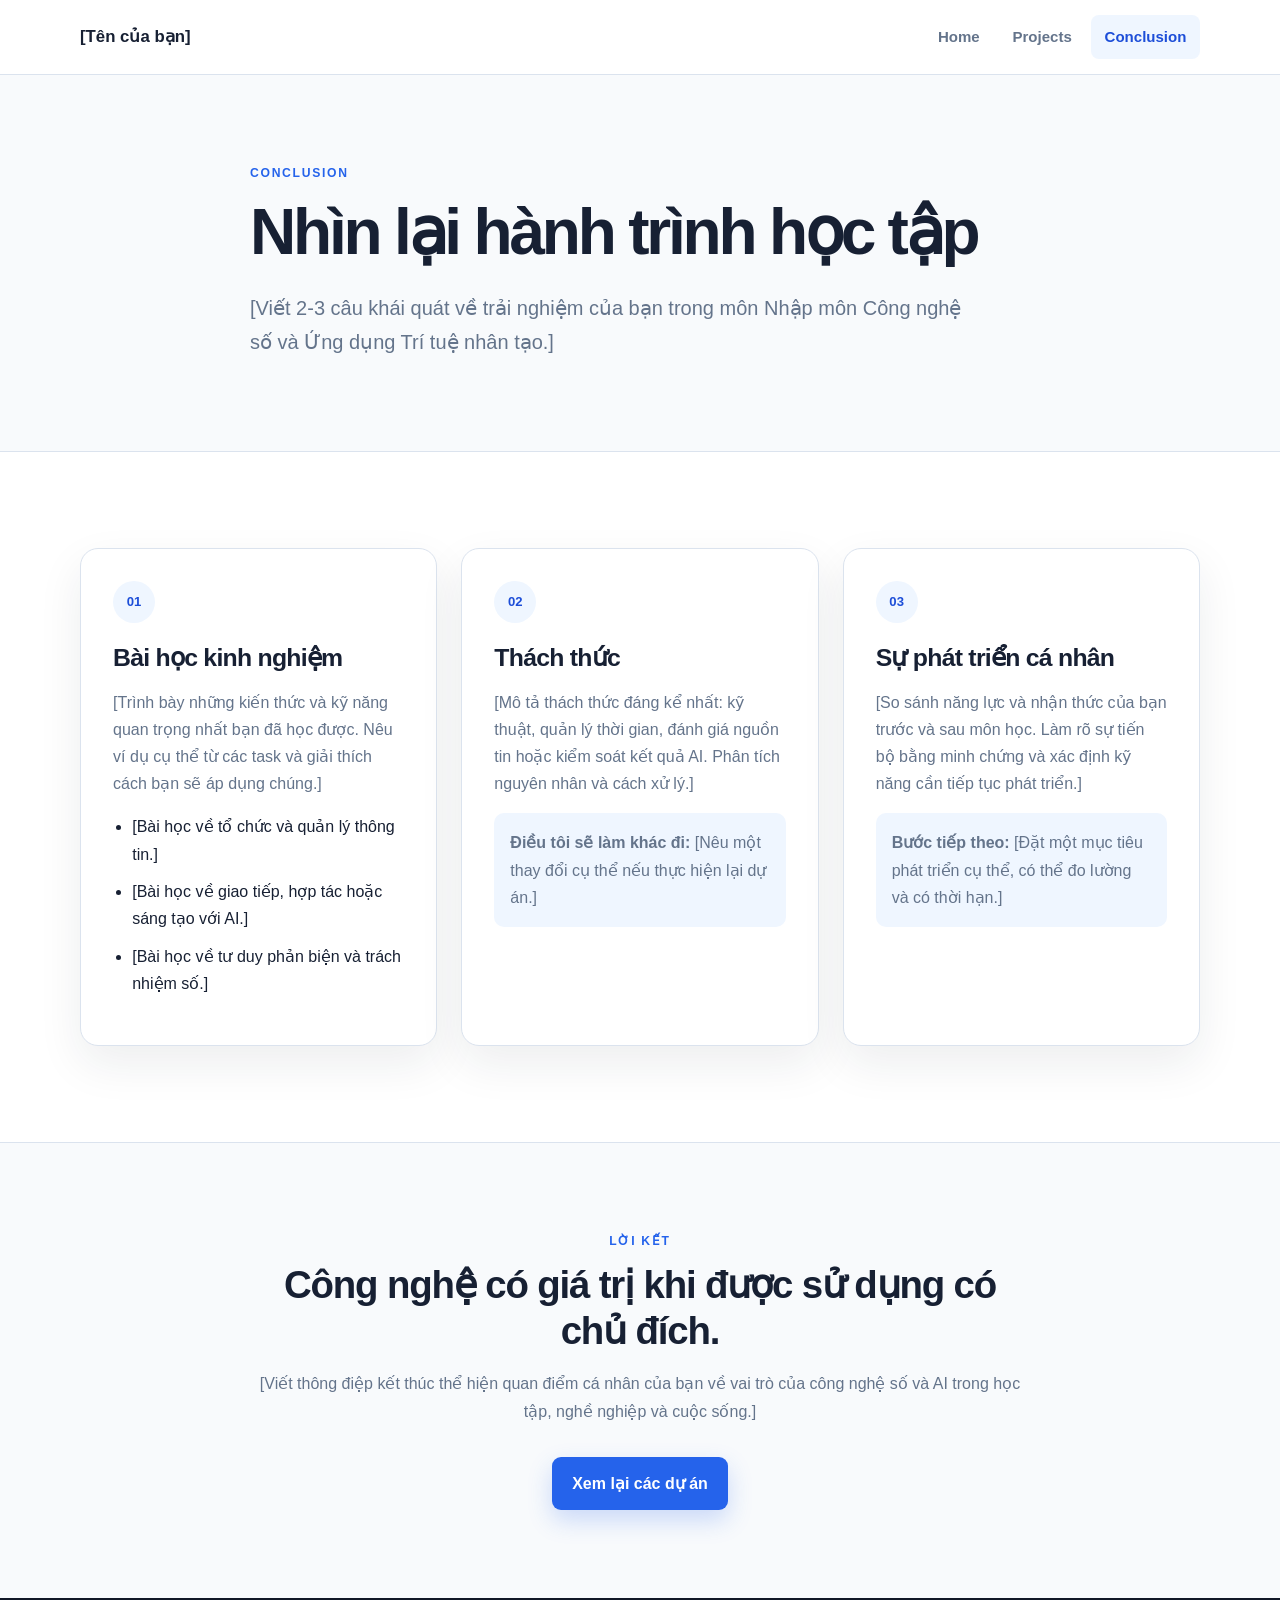
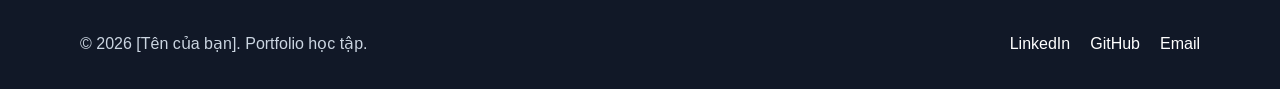
==== conclusion.html @ 91b2d94e "first commit" ====
<!DOCTYPE html>
<html lang="vi">
<head>
    <meta charset="UTF-8">
    <meta name="viewport" content="width=device-width, initial-scale=1.0">
    <meta name="description" content="Tổng kết hành trình học tập về công nghệ số và trí tuệ nhân tạo.">
    <title>Tổng kết | Portfolio cá nhân</title>
    <link rel="stylesheet" href="style.css">
</head>
<body>
    <a class="skip-link" href="#main-content">Đi đến nội dung chính</a>

    <header class="site-header">
        <div class="container nav-wrapper">
            <a class="brand" href="index.html">[Tên của bạn]</a>
            <nav aria-label="Điều hướng chính">
                <ul class="nav-list">
                    <li><a href="index.html">Home</a></li>
                    <li><a href="portfolio.html">Projects</a></li>
                    <li><a class="active" href="conclusion.html" aria-current="page">Conclusion</a></li>
                </ul>
            </nav>
        </div>
    </header>

    <main id="main-content">
        <section class="page-banner">
            <div class="container narrow">
                <p class="eyebrow">Conclusion</p>
                <h1>Nhìn lại hành trình học tập</h1>
                <p class="lead">
                    [Viết 2-3 câu khái quát về trải nghiệm của bạn trong môn Nhập môn
                    Công nghệ số và Ứng dụng Trí tuệ nhân tạo.]
                </p>
            </div>
        </section>

        <!-- Ba phần phản tư chính được tách riêng để người chấm dễ theo dõi. -->
        <section class="section">
            <div class="container reflection-grid">
                <article class="reflection-card">
                    <span class="card-number">01</span>
                    <h2>Bài học kinh nghiệm</h2>
                    <p>
                        [Trình bày những kiến thức và kỹ năng quan trọng nhất bạn đã học được.
                        Nêu ví dụ cụ thể từ các task và giải thích cách bạn sẽ áp dụng chúng.]
                    </p>
                    <ul>
                        <li>[Bài học về tổ chức và quản lý thông tin.]</li>
                        <li>[Bài học về giao tiếp, hợp tác hoặc sáng tạo với AI.]</li>
                        <li>[Bài học về tư duy phản biện và trách nhiệm số.]</li>
                    </ul>
                </article>

                <article class="reflection-card">
                    <span class="card-number">02</span>
                    <h2>Thách thức</h2>
                    <p>
                        [Mô tả thách thức đáng kể nhất: kỹ thuật, quản lý thời gian, đánh giá
                        nguồn tin hoặc kiểm soát kết quả AI. Phân tích nguyên nhân và cách xử lý.]
                    </p>
                    <p class="highlight-note">
                        <strong>Điều tôi sẽ làm khác đi:</strong>
                        [Nêu một thay đổi cụ thể nếu thực hiện lại dự án.]
                    </p>
                </article>

                <article class="reflection-card">
                    <span class="card-number">03</span>
                    <h2>Sự phát triển cá nhân</h2>
                    <p>
                        [So sánh năng lực và nhận thức của bạn trước và sau môn học. Làm rõ
                        sự tiến bộ bằng minh chứng và xác định kỹ năng cần tiếp tục phát triển.]
                    </p>
                    <p class="highlight-note">
                        <strong>Bước tiếp theo:</strong>
                        [Đặt một mục tiêu phát triển cụ thể, có thể đo lường và có thời hạn.]
                    </p>
                </article>
            </div>
        </section>

        <section class="closing-section">
            <div class="container narrow">
                <p class="eyebrow">Lời kết</p>
                <h2>Công nghệ có giá trị khi được sử dụng có chủ đích.</h2>
                <p>
                    [Viết thông điệp kết thúc thể hiện quan điểm cá nhân của bạn về vai trò
                    của công nghệ số và AI trong học tập, nghề nghiệp và cuộc sống.]
                </p>
                <a class="button" href="portfolio.html">Xem lại các dự án</a>
            </div>
        </section>
    </main>

    <footer class="site-footer">
        <div class="container footer-wrapper">
            <p>&copy; 2026 [Tên của bạn]. Portfolio học tập.</p>
            <ul class="social-links" aria-label="Hồ sơ mạng xã hội">
                <li><a href="https://www.linkedin.com/" target="_blank" rel="noopener noreferrer">LinkedIn</a></li>
                <li><a href="https://github.com/" target="_blank" rel="noopener noreferrer">GitHub</a></li>
                <li><a href="mailto:email@example.com">Email</a></li>
            </ul>
        </div>
    </footer>
</body>
</html>
---- style.css ----
/* =========================================================
   1. BIẾN THIẾT KẾ VÀ THIẾT LẬP CHUNG
   Chỉ cần đổi --accent để thay màu nhấn trên toàn website.
   ========================================================= */
:root {
    --accent: #2563eb;
    --accent-dark: #1d4ed8;
    --accent-soft: #eff6ff;
    --text: #172033;
    --muted: #64748b;
    --surface: #ffffff;
    --surface-alt: #f8fafc;
    --border: #dbe3ee;
    --shadow: 0 18px 45px rgba(23, 32, 51, 0.08);
    --radius: 18px;
    --container: 1120px;
}

*,
*::before,
*::after {
    box-sizing: border-box;
}

html {
    scroll-behavior: smooth;
}

body {
    margin: 0;
    color: var(--text);
    background: var(--surface);
    font-family: Inter, "Segoe UI", Roboto, Helvetica, Arial, sans-serif;
    font-size: 1rem;
    line-height: 1.7;
}

img {
    display: block;
    width: 100%;
    height: auto;
    border-radius: 14px;
}

a {
    color: var(--accent);
    text-decoration: none;
}

a:hover {
    color: var(--accent-dark);
}

h1,
h2,
h3 {
    margin-top: 0;
    color: var(--text);
    line-height: 1.2;
}

h1 {
    margin-bottom: 1.25rem;
    font-size: clamp(2.35rem, 6vw, 4.75rem);
    letter-spacing: -0.05em;
}

h2 {
    margin-bottom: 1rem;
    font-size: clamp(1.75rem, 3vw, 2.5rem);
    letter-spacing: -0.03em;
}

h3 {
    margin-bottom: 0.7rem;
    font-size: 1.18rem;
}

p {
    margin-top: 0;
}

code {
    padding: 0.18rem 0.4rem;
    color: var(--accent-dark);
    background: var(--accent-soft);
    border-radius: 5px;
}

figure {
    margin: 0;
}

figcaption {
    margin-top: 0.65rem;
    color: var(--muted);
    font-size: 0.9rem;
}

/* Khung nội dung chung giữ trang cân đối trên màn hình lớn. */
.container {
    width: min(calc(100% - 2.5rem), var(--container));
    margin-inline: auto;
}

.narrow {
    max-width: 780px;
}

.section {
    padding: 6rem 0;
}

.skip-link {
    position: fixed;
    z-index: 1000;
    top: 0.75rem;
    left: 0.75rem;
    padding: 0.65rem 1rem;
    color: #ffffff;
    background: var(--accent);
    border-radius: 8px;
    transform: translateY(-150%);
}

.skip-link:focus {
    transform: translateY(0);
}

/* =========================================================
   2. HEADER, MENU VÀ FOOTER
   ========================================================= */
.site-header {
    position: sticky;
    z-index: 100;
    top: 0;
    background: rgba(255, 255, 255, 0.94);
    border-bottom: 1px solid var(--border);
    backdrop-filter: blur(12px);
}

.nav-wrapper,
.footer-wrapper {
    display: flex;
    align-items: center;
    justify-content: space-between;
    gap: 2rem;
}

.nav-wrapper {
    min-height: 74px;
}

.brand {
    color: var(--text);
    font-size: 1.05rem;
    font-weight: 800;
}

.nav-list,
.social-links,
.task-nav ul {
    display: flex;
    margin: 0;
    padding: 0;
    list-style: none;
}

.nav-list {
    gap: 0.35rem;
}

.nav-list a {
    display: block;
    padding: 0.55rem 0.85rem;
    color: var(--muted);
    border-radius: 8px;
    font-size: 0.94rem;
    font-weight: 700;
}

.nav-list a:hover,
.nav-list a.active {
    color: var(--accent-dark);
    background: var(--accent-soft);
}

.site-footer {
    padding: 2rem 0;
    color: #cbd5e1;
    background: #111827;
}

.site-footer p {
    margin: 0;
}

.social-links {
    gap: 1.25rem;
}

.social-links a {
    color: #ffffff;
}

/* =========================================================
   3. TRANG GIỚI THIỆU
   ========================================================= */
.hero {
    padding: 7rem 0;
    overflow: hidden;
    background:
        radial-gradient(circle at 90% 10%, rgba(37, 99, 235, 0.14), transparent 32%),
        var(--surface-alt);
}

.hero-grid {
    display: grid;
    grid-template-columns: minmax(0, 1.5fr) minmax(280px, 0.7fr);
    align-items: center;
    gap: clamp(3rem, 8vw, 7rem);
}

.hero h1 span {
    color: var(--accent);
}

.eyebrow,
.box-label {
    margin-bottom: 0.65rem;
    color: var(--accent);
    font-size: 0.76rem;
    font-weight: 800;
    letter-spacing: 0.14em;
    text-transform: uppercase;
}

.lead {
    max-width: 720px;
    color: var(--muted);
    font-size: clamp(1.05rem, 2vw, 1.25rem);
}

.button-group {
    display: flex;
    align-items: center;
    gap: 1.25rem;
    margin-top: 2rem;
}

.button {
    display: inline-block;
    padding: 0.8rem 1.25rem;
    color: #ffffff;
    background: var(--accent);
    border-radius: 9px;
    box-shadow: 0 10px 24px rgba(37, 99, 235, 0.22);
    font-weight: 750;
}

.button:hover {
    color: #ffffff;
    background: var(--accent-dark);
    transform: translateY(-1px);
}

.text-link {
    font-weight: 750;
}

.profile-card,
.card,
.reflection-card {
    background: var(--surface);
    border: 1px solid var(--border);
    border-radius: var(--radius);
    box-shadow: var(--shadow);
}

.profile-card {
    padding: 1rem;
}

.avatar-placeholder {
    display: grid;
    min-height: 270px;
    place-items: center;
    color: var(--accent-dark);
    background: var(--accent-soft);
    border: 1px dashed var(--accent);
    border-radius: 13px;
    font-weight: 700;
}

.profile-details {
    margin: 1rem 0 0;
}

.profile-details div {
    display: grid;
    grid-template-columns: 90px 1fr;
    gap: 0.75rem;
    padding: 0.7rem 0.3rem;
    border-bottom: 1px solid var(--border);
}

.profile-details div:last-child {
    border-bottom: 0;
}

.profile-details dt {
    color: var(--muted);
    font-size: 0.88rem;
}

.profile-details dd {
    margin: 0;
    font-weight: 700;
}

.section-heading {
    max-width: 700px;
    margin-bottom: 2.25rem;
}

.section-heading > p:last-child {
    color: var(--muted);
}

.card-grid {
    display: grid;
    gap: 1.5rem;
}

.two-columns {
    grid-template-columns: repeat(2, 1fr);
}

.card {
    padding: 2rem;
}

.card-number {
    display: inline-grid;
    width: 42px;
    height: 42px;
    margin-bottom: 1.25rem;
    place-items: center;
    color: var(--accent-dark);
    background: var(--accent-soft);
    border-radius: 50%;
    font-size: 0.82rem;
    font-weight: 800;
}

.card p,
.reflection-card p {
    color: var(--muted);
}

/* =========================================================
   4. TRANG DỰ ÁN
   ========================================================= */
.page-banner {
    padding: 5.5rem 0 4.5rem;
    background: var(--surface-alt);
    border-bottom: 1px solid var(--border);
}

.page-banner h1 {
    font-size: clamp(2.5rem, 6vw, 4rem);
}

.task-nav {
    position: sticky;
    z-index: 90;
    top: 74px;
    overflow-x: auto;
    background: var(--surface);
    border-bottom: 1px solid var(--border);
}

.task-nav ul {
    gap: 0.4rem;
    padding: 0.75rem 0;
}

.task-nav a {
    display: block;
    min-width: max-content;
    padding: 0.45rem 0.8rem;
    color: var(--muted);
    border-radius: 7px;
    font-size: 0.86rem;
    font-weight: 750;
}

.task-nav a:hover {
    color: var(--accent-dark);
    background: var(--accent-soft);
}

.task-list {
    padding-top: 4rem;
    padding-bottom: 6rem;
}

.task-card {
    scroll-margin-top: 150px;
    margin-bottom: 2rem;
    background: var(--surface);
    border: 1px solid var(--border);
    border-radius: var(--radius);
    box-shadow: var(--shadow);
    overflow: hidden;
}

.task-header {
    padding: 1.75rem 2rem;
    background: var(--surface-alt);
    border-bottom: 1px solid var(--border);
}

.task-header h2 {
    margin: 0;
}

.task-label {
    display: block;
    margin-bottom: 0.45rem;
    color: var(--accent);
    font-size: 0.76rem;
    font-weight: 850;
    letter-spacing: 0.13em;
    text-transform: uppercase;
}

.task-content {
    padding: 2rem;
}

.media-grid,
.content-grid,
.showcase-grid,
.prompt-grid {
    display: grid;
    gap: 2rem;
}

.media-grid {
    grid-template-columns: minmax(0, 1.05fr) minmax(0, 0.95fr);
}

.content-grid,
.showcase-grid,
.prompt-grid {
    grid-template-columns: repeat(2, minmax(0, 1fr));
}

.wide-figure {
    margin-bottom: 2rem;
}

.analysis-box,
.prompt-box,
.digital-content {
    padding: 1.5rem;
    background: var(--surface-alt);
    border: 1px solid var(--border);
    border-radius: 14px;
}

.analysis-box {
    border-left: 4px solid var(--accent);
}

.prompt-grid {
    margin-bottom: 1.5rem;
}

.prompt-box blockquote {
    margin: 1rem 0;
    padding-left: 1rem;
    color: var(--muted);
    border-left: 3px solid var(--border);
}

.prompt-box.improved {
    background: var(--accent-soft);
    border-color: #bfdbfe;
}

.check-list,
.principle-list,
.process-list {
    padding-left: 1.25rem;
}

.check-list li,
.principle-list li,
.process-list li {
    margin-bottom: 0.75rem;
}

.digital-content {
    min-height: 100%;
}

/* =========================================================
   5. TRANG TỔNG KẾT
   ========================================================= */
.reflection-grid {
    display: grid;
    grid-template-columns: repeat(3, 1fr);
    gap: 1.5rem;
}

.reflection-card {
    padding: 2rem;
}

.reflection-card h2 {
    font-size: 1.55rem;
}

.reflection-card ul {
    padding-left: 1.2rem;
}

.reflection-card li {
    margin-bottom: 0.65rem;
}

.highlight-note {
    padding: 1rem;
    background: var(--accent-soft);
    border-radius: 10px;
}

.closing-section {
    padding: 5.5rem 0;
    text-align: center;
    background: var(--surface-alt);
    border-top: 1px solid var(--border);
}

.closing-section p:not(.eyebrow) {
    color: var(--muted);
}

.closing-section .button {
    margin-top: 1rem;
}

/* =========================================================
   6. RESPONSIVE: TABLET VÀ ĐIỆN THOẠI
   ========================================================= */
@media (max-width: 850px) {
    .hero-grid,
    .reflection-grid {
        grid-template-columns: 1fr;
    }

    .hero {
        padding: 5rem 0;
    }

    .profile-card {
        max-width: 520px;
    }

    .reflection-grid {
        max-width: 720px;
    }
}

@media (max-width: 700px) {
    .section {
        padding: 4rem 0;
    }

    .nav-wrapper,
    .footer-wrapper {
        flex-direction: column;
        align-items: flex-start;
    }

    .nav-wrapper {
        gap: 0.45rem;
        padding: 0.8rem 0;
    }

    .nav-list {
        flex-wrap: wrap;
    }

    .task-nav {
        top: 111px;
    }

    .task-card {
        scroll-margin-top: 175px;
    }

    .two-columns,
    .media-grid,
    .content-grid,
    .showcase-grid,
    .prompt-grid {
        grid-template-columns: 1fr;
    }

    .task-header,
    .task-content,
    .card,
    .reflection-card {
        padding: 1.4rem;
    }

    .footer-wrapper {
        gap: 1rem;
    }
}

@media (max-width: 420px) {
    .container {
        width: min(calc(100% - 1.5rem), var(--container));
    }

    .nav-list a {
        padding-inline: 0.6rem;
        font-size: 0.86rem;
    }

    .button-group,
    .social-links {
        align-items: flex-start;
        flex-direction: column;
        gap: 0.75rem;
    }

    .page-banner {
        padding: 4rem 0 3rem;
    }
}

/* Tôn trọng tùy chọn giảm chuyển động của hệ điều hành. */
@media (prefers-reduced-motion: reduce) {
    html {
        scroll-behavior: auto;
    }

    *,
    *::before,
    *::after {
        transition: none !important;
    }
}
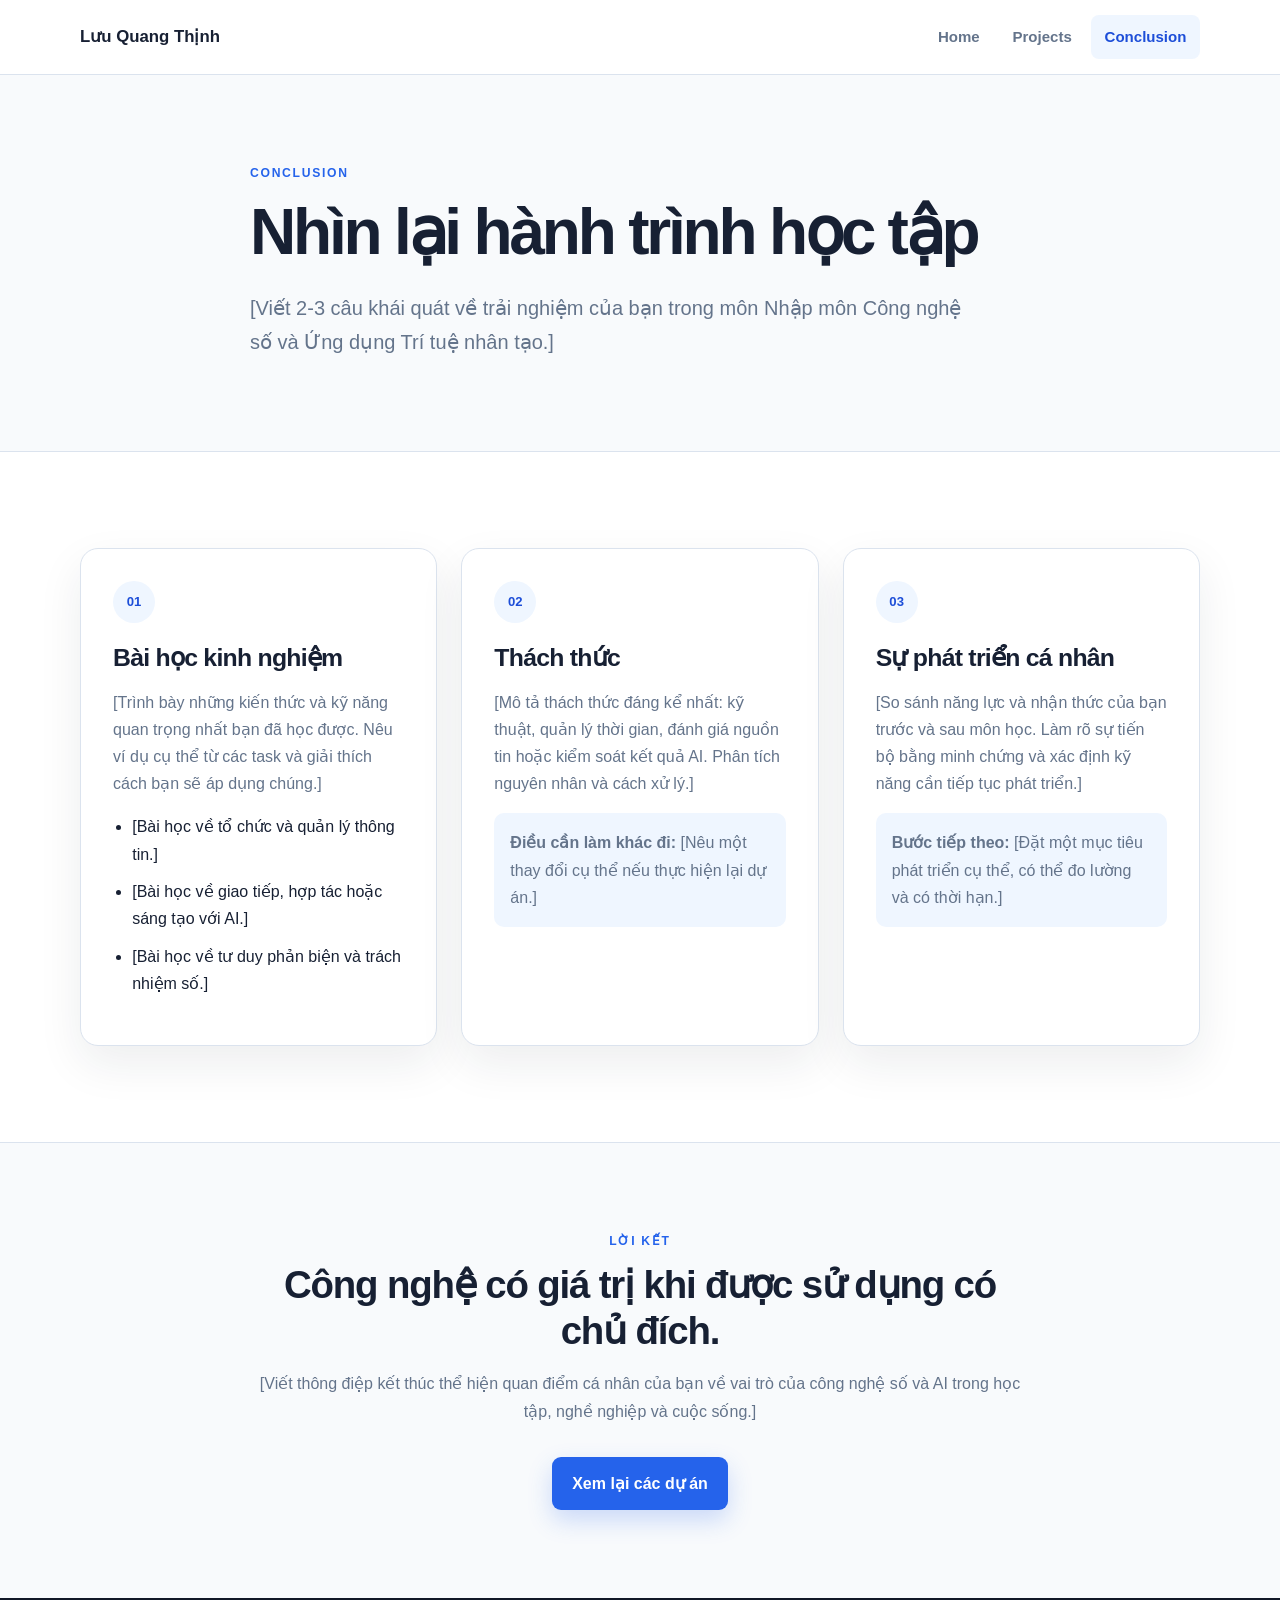
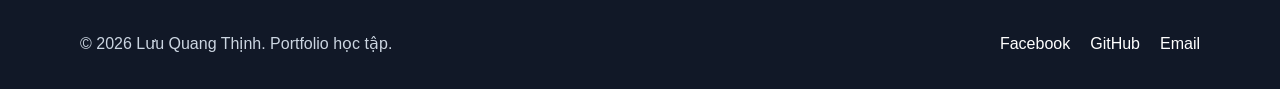
==== commit 60b2f470: "Last commit" ====
--- a/conclusion.html
+++ b/conclusion.html
@@ -12,7 +12,7 @@
 
     <header class="site-header">
         <div class="container nav-wrapper">
-            <a class="brand" href="index.html">[Tên của bạn]</a>
+            <a class="brand" href="index.html">Lưu Quang Thịnh</a>
             <nav aria-label="Điều hướng chính">
                 <ul class="nav-list">
                     <li><a href="index.html">Home</a></li>
@@ -60,7 +60,7 @@
                         nguồn tin hoặc kiểm soát kết quả AI. Phân tích nguyên nhân và cách xử lý.]
                     </p>
                     <p class="highlight-note">
-                        <strong>Điều tôi sẽ làm khác đi:</strong>
+                        <strong>Điều cần làm khác đi:</strong>
                         [Nêu một thay đổi cụ thể nếu thực hiện lại dự án.]
                     </p>
                 </article>
@@ -95,11 +95,11 @@
 
     <footer class="site-footer">
         <div class="container footer-wrapper">
-            <p>&copy; 2026 [Tên của bạn]. Portfolio học tập.</p>
+            <p>&copy; 2026 Lưu Quang Thịnh. Portfolio học tập.</p>
             <ul class="social-links" aria-label="Hồ sơ mạng xã hội">
-                <li><a href="https://www.linkedin.com/" target="_blank" rel="noopener noreferrer">LinkedIn</a></li>
-                <li><a href="https://github.com/" target="_blank" rel="noopener noreferrer">GitHub</a></li>
-                <li><a href="mailto:email@example.com">Email</a></li>
+                <li><a href="https://www.facebook.com/thinh.luuquang.33" target="_blank" rel="noopener noreferrer">Facebook</a></li>
+                <li><a href="https://github.com/shibaizabest" target="_blank" rel="noopener noreferrer">GitHub</a></li>
+                <li><a href="mailto:25020407@vnu.edu.vn">Email</a></li>
             </ul>
         </div>
     </footer>
--- a/style.css
+++ b/style.css
@@ -241,6 +241,22 @@
     font-size: clamp(1.05rem, 2vw, 1.25rem);
 }
 
+.student-meta {
+    display: flex;
+    flex-wrap: wrap;
+    gap: 0.65rem;
+    margin-top: 1.5rem;
+}
+
+.student-meta span {
+    padding: 0.35rem 0.7rem;
+    color: var(--accent-dark);
+    background: var(--accent-soft);
+    border-radius: 999px;
+    font-size: 0.85rem;
+    font-weight: 700;
+}
+
 .button-group {
     display: flex;
     align-items: center;
@@ -292,6 +308,14 @@
     font-weight: 700;
 }
 
+.profile-photo {
+    width: 100%;
+    aspect-ratio: 1 / 1;
+    object-fit: cover;
+    border: 1px solid var(--border);
+    border-radius: 13px;
+}
+
 .profile-details {
     margin: 1rem 0 0;
 }
@@ -439,6 +463,47 @@
     padding: 2rem;
 }
 
+.document-actions {
+    display: flex;
+    align-items: center;
+    justify-content: space-between;
+    gap: 1.5rem;
+    padding: 1.25rem 2rem;
+    background: var(--accent-soft);
+    border-top: 1px solid #bfdbfe;
+}
+
+.document-actions p {
+    margin: 0;
+    color: var(--text);
+}
+
+.button-small {
+    min-width: max-content;
+    padding: 0.65rem 1rem;
+    font-size: 0.9rem;
+}
+
+.task-evidence {
+    padding: 0 2rem 2rem;
+}
+
+.inline-evidence {
+    margin-top: 1.5rem;
+}
+
+.inline-evidence img {
+    max-height: 560px;
+    object-fit: contain;
+    background: var(--surface-alt);
+}
+
+.task-evidence img {
+    max-height: 520px;
+    object-fit: contain;
+    background: var(--surface-alt);
+}
+
 .media-grid,
 .content-grid,
 .showcase-grid,
@@ -617,6 +682,16 @@
         padding: 1.4rem;
     }
 
+    .document-actions {
+        align-items: flex-start;
+        flex-direction: column;
+        padding: 1.25rem 1.4rem;
+    }
+
+    .task-evidence {
+        padding: 0 1.4rem 1.4rem;
+    }
+
     .footer-wrapper {
         gap: 1rem;
     }
@@ -656,3 +731,321 @@
         transition: none !important;
     }
 }
+
+/* =========================================================
+   7. TRANG CHI TIẾT TỪNG TASK
+   ========================================================= */
+.report-hero {
+    padding: 4.5rem 0 3.5rem;
+    background:
+        radial-gradient(circle at 90% 0, rgba(37, 99, 235, 0.15), transparent 34%),
+        var(--surface-alt);
+    border-bottom: 1px solid var(--border);
+}
+
+.report-hero h1 {
+    max-width: 900px;
+    font-size: clamp(2.25rem, 5vw, 3.8rem);
+}
+
+.report-kicker {
+    display: flex;
+    flex-wrap: wrap;
+    gap: 0.6rem;
+    margin-top: 1.5rem;
+}
+
+.report-kicker span {
+    padding: 0.35rem 0.7rem;
+    color: var(--accent-dark);
+    background: var(--accent-soft);
+    border: 1px solid #bfdbfe;
+    border-radius: 999px;
+    font-size: 0.84rem;
+    font-weight: 700;
+}
+
+.report-layout {
+    display: grid;
+    grid-template-columns: 230px minmax(0, 1fr);
+    align-items: start;
+    gap: 3rem;
+    padding-top: 3rem;
+    padding-bottom: 5rem;
+}
+
+.report-toc {
+    position: sticky;
+    top: 100px;
+    padding: 1.2rem;
+    background: var(--surface-alt);
+    border: 1px solid var(--border);
+    border-radius: 14px;
+}
+
+.report-toc strong {
+    display: block;
+    margin-bottom: 0.7rem;
+}
+
+.report-toc ul {
+    margin: 0;
+    padding: 0;
+    list-style: none;
+}
+
+.report-toc li + li {
+    margin-top: 0.35rem;
+}
+
+.report-toc a {
+    display: block;
+    padding: 0.35rem 0.45rem;
+    color: var(--muted);
+    border-radius: 6px;
+    font-size: 0.9rem;
+}
+
+.report-toc a:hover {
+    color: var(--accent-dark);
+    background: var(--accent-soft);
+}
+
+.report-body {
+    min-width: 0;
+}
+
+.report-section {
+    scroll-margin-top: 105px;
+    margin-bottom: 2rem;
+    padding: clamp(1.4rem, 3vw, 2.2rem);
+    background: var(--surface);
+    border: 1px solid var(--border);
+    border-radius: var(--radius);
+    box-shadow: var(--shadow);
+}
+
+.report-section > :last-child {
+    margin-bottom: 0;
+}
+
+.report-section p,
+.report-section li {
+    color: #46546a;
+}
+
+.report-section h2 {
+    padding-bottom: 0.8rem;
+    border-bottom: 1px solid var(--border);
+}
+
+.report-section h3 {
+    margin-top: 1.6rem;
+}
+
+.report-section h3:first-child {
+    margin-top: 0;
+}
+
+.step-list {
+    display: grid;
+    gap: 1rem;
+    margin: 0;
+    padding: 0;
+    list-style: none;
+    counter-reset: report-step;
+}
+
+.step-list li {
+    position: relative;
+    padding: 1rem 1rem 1rem 3.6rem;
+    background: var(--surface-alt);
+    border: 1px solid var(--border);
+    border-radius: 12px;
+    counter-increment: report-step;
+}
+
+.step-list li::before {
+    position: absolute;
+    top: 0.85rem;
+    left: 0.9rem;
+    display: grid;
+    width: 2rem;
+    height: 2rem;
+    place-items: center;
+    color: #ffffff;
+    background: var(--accent);
+    border-radius: 50%;
+    content: counter(report-step);
+    font-size: 0.8rem;
+    font-weight: 800;
+}
+
+.report-callout {
+    margin: 1.25rem 0;
+    padding: 1.15rem 1.25rem;
+    background: var(--accent-soft);
+    border-left: 4px solid var(--accent);
+    border-radius: 0 10px 10px 0;
+}
+
+.report-callout p {
+    margin-bottom: 0;
+    color: var(--text);
+}
+
+.table-scroll {
+    overflow-x: auto;
+    margin: 1.25rem 0;
+    border: 1px solid var(--border);
+    border-radius: 12px;
+}
+
+.report-table {
+    width: 100%;
+    min-width: 720px;
+    border-collapse: collapse;
+    font-size: 0.9rem;
+}
+
+.report-table th,
+.report-table td {
+    padding: 0.85rem;
+    text-align: left;
+    vertical-align: top;
+    border-bottom: 1px solid var(--border);
+}
+
+.report-table th {
+    color: var(--text);
+    background: var(--accent-soft);
+}
+
+.report-table tr:last-child td {
+    border-bottom: 0;
+}
+
+.report-gallery {
+    display: grid;
+    grid-template-columns: repeat(2, minmax(0, 1fr));
+    gap: 1rem;
+    margin-top: 1.25rem;
+}
+
+.report-gallery figure {
+    padding: 0.75rem;
+    background: var(--surface-alt);
+    border: 1px solid var(--border);
+    border-radius: 12px;
+}
+
+.report-gallery img {
+    max-height: 560px;
+    object-fit: contain;
+}
+
+.report-gallery .full-width {
+    grid-column: 1 / -1;
+}
+
+.prompt-sample {
+    margin: 1rem 0;
+    padding: 1rem 1.2rem;
+    color: #dbeafe;
+    background: #172033;
+    border-radius: 12px;
+    white-space: pre-wrap;
+}
+
+.source-list {
+    padding-left: 1.25rem;
+    font-size: 0.92rem;
+}
+
+.source-list li {
+    margin-bottom: 0.65rem;
+    overflow-wrap: anywhere;
+}
+
+.task-pagination {
+    display: flex;
+    justify-content: space-between;
+    gap: 1rem;
+    margin-top: 2rem;
+}
+
+.task-pagination a {
+    padding: 0.75rem 1rem;
+    color: var(--text);
+    background: var(--surface);
+    border: 1px solid var(--border);
+    border-radius: 9px;
+    font-weight: 700;
+}
+
+.task-pagination a:hover {
+    color: var(--accent-dark);
+    border-color: var(--accent);
+}
+
+.download-panel {
+    display: flex;
+    align-items: center;
+    justify-content: space-between;
+    gap: 1.5rem;
+    margin-top: 2rem;
+    padding: 1.2rem 1.4rem;
+    background: var(--accent-soft);
+    border: 1px solid #bfdbfe;
+    border-radius: 12px;
+}
+
+.download-panel p {
+    margin: 0;
+    color: var(--text);
+}
+
+@media (max-width: 850px) {
+    .report-layout {
+        grid-template-columns: 1fr;
+        gap: 1.5rem;
+    }
+
+    .report-toc {
+        position: static;
+        overflow-x: auto;
+    }
+
+    .report-toc ul {
+        display: flex;
+        gap: 0.35rem;
+    }
+
+    .report-toc li + li {
+        margin-top: 0;
+    }
+
+    .report-toc a {
+        min-width: max-content;
+    }
+}
+
+@media (max-width: 600px) {
+    .report-gallery {
+        grid-template-columns: 1fr;
+    }
+
+    .report-gallery .full-width {
+        grid-column: auto;
+    }
+
+    .download-panel,
+    .task-pagination {
+        align-items: stretch;
+        flex-direction: column;
+    }
+
+    .task-pagination a {
+        text-align: center;
+    }
+}
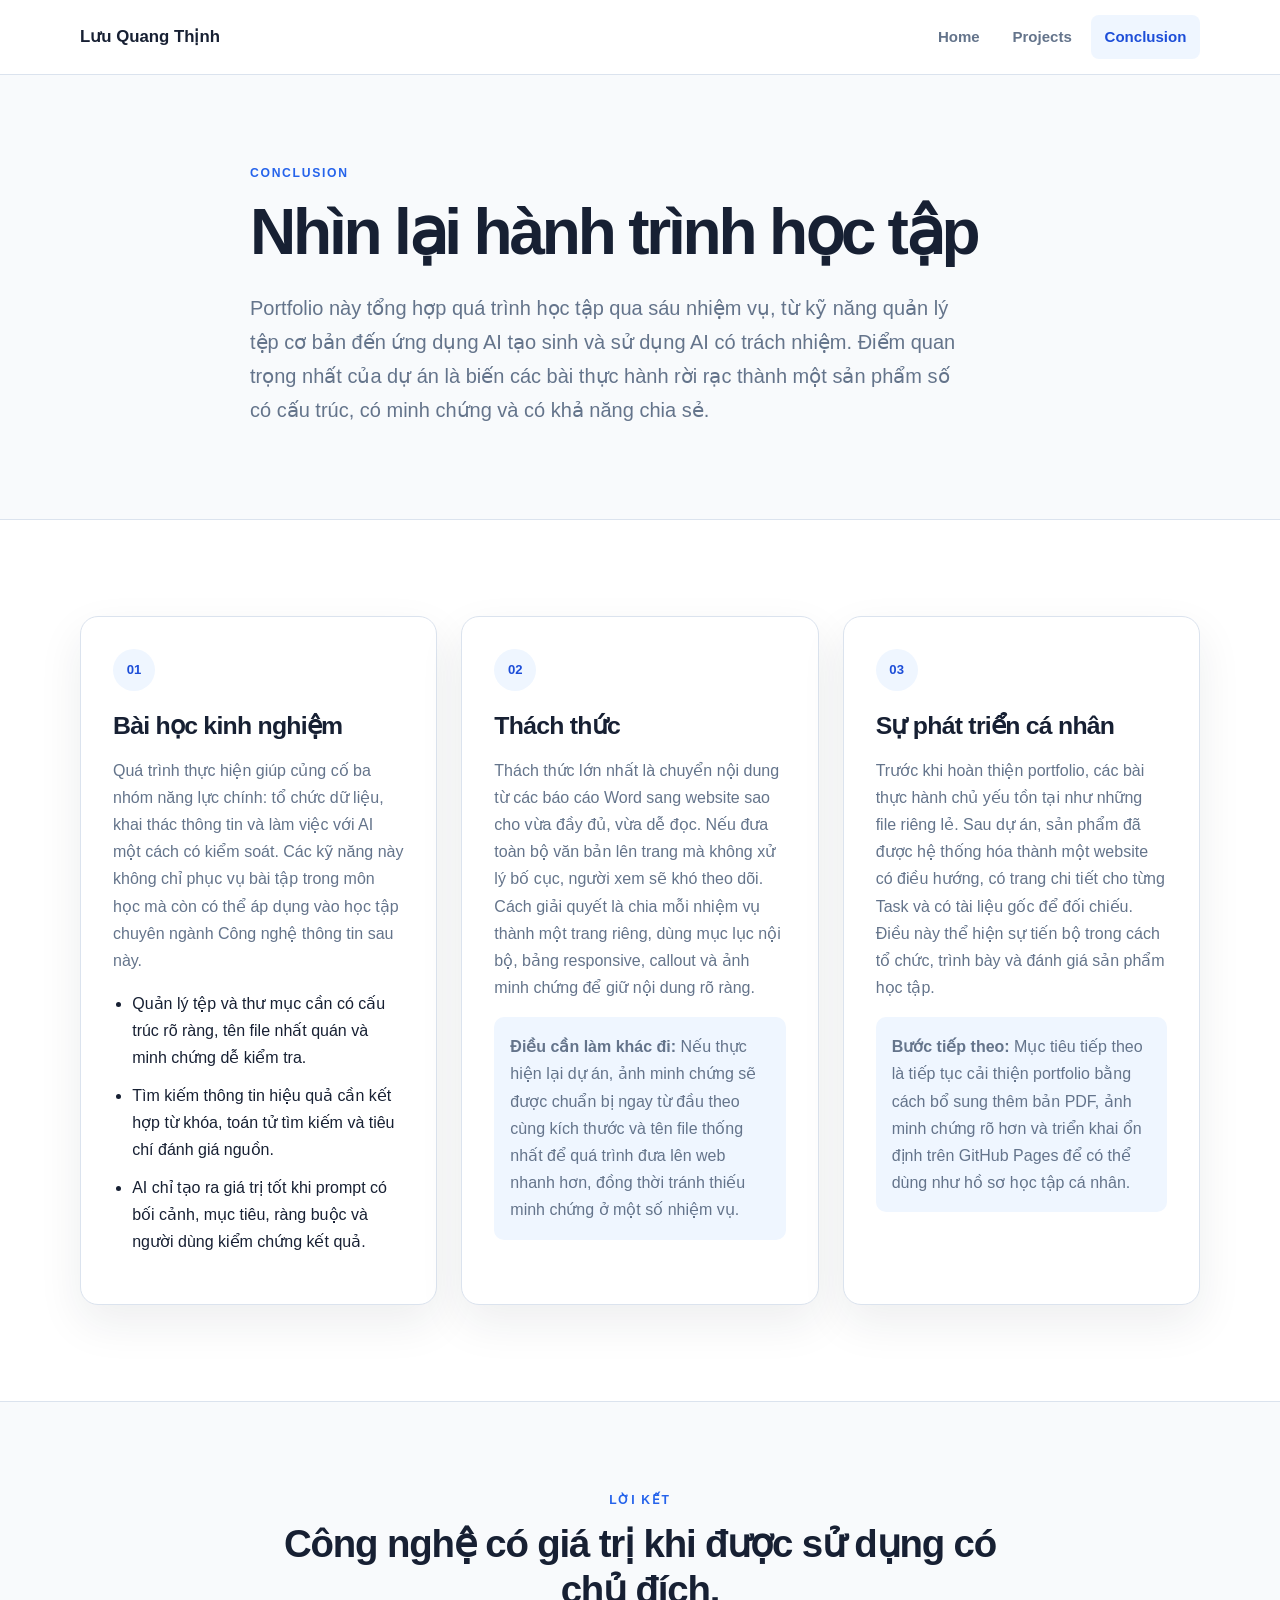
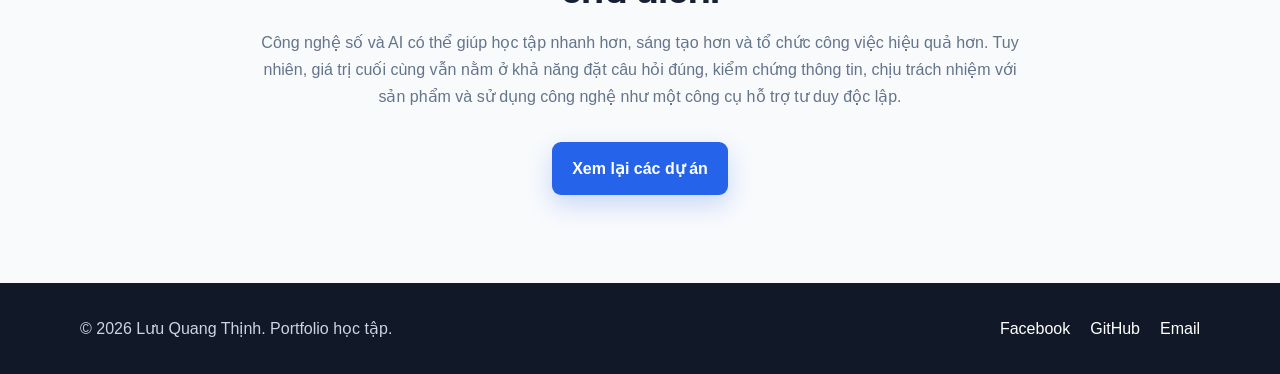
==== commit ac6a5181: "Conclusion" ====
--- a/conclusion.html
+++ b/conclusion.html
@@ -5,7 +5,7 @@
     <meta name="viewport" content="width=device-width, initial-scale=1.0">
     <meta name="description" content="Tổng kết hành trình học tập về công nghệ số và trí tuệ nhân tạo.">
     <title>Tổng kết | Portfolio cá nhân</title>
-    <link rel="stylesheet" href="style.css">
+    <link rel="stylesheet" href="style.css?v=20260607">
 </head>
 <body>
     <a class="skip-link" href="#main-content">Đi đến nội dung chính</a>
@@ -29,8 +29,10 @@
                 <p class="eyebrow">Conclusion</p>
                 <h1>Nhìn lại hành trình học tập</h1>
                 <p class="lead">
-                    [Viết 2-3 câu khái quát về trải nghiệm của bạn trong môn Nhập môn
-                    Công nghệ số và Ứng dụng Trí tuệ nhân tạo.]
+                    Portfolio này tổng hợp quá trình học tập qua sáu nhiệm vụ, từ kỹ năng
+                    quản lý tệp cơ bản đến ứng dụng AI tạo sinh và sử dụng AI có trách nhiệm.
+                    Điểm quan trọng nhất của dự án là biến các bài thực hành rời rạc thành
+                    một sản phẩm số có cấu trúc, có minh chứng và có khả năng chia sẻ.
                 </p>
             </div>
         </section>
@@ -42,13 +44,15 @@
                     <span class="card-number">01</span>
                     <h2>Bài học kinh nghiệm</h2>
                     <p>
-                        [Trình bày những kiến thức và kỹ năng quan trọng nhất bạn đã học được.
-                        Nêu ví dụ cụ thể từ các task và giải thích cách bạn sẽ áp dụng chúng.]
+                        Quá trình thực hiện giúp củng cố ba nhóm năng lực chính: tổ chức dữ
+                        liệu, khai thác thông tin và làm việc với AI một cách có kiểm soát.
+                        Các kỹ năng này không chỉ phục vụ bài tập trong môn học mà còn có thể
+                        áp dụng vào học tập chuyên ngành Công nghệ thông tin sau này.
                     </p>
                     <ul>
-                        <li>[Bài học về tổ chức và quản lý thông tin.]</li>
-                        <li>[Bài học về giao tiếp, hợp tác hoặc sáng tạo với AI.]</li>
-                        <li>[Bài học về tư duy phản biện và trách nhiệm số.]</li>
+                        <li>Quản lý tệp và thư mục cần có cấu trúc rõ ràng, tên file nhất quán và minh chứng dễ kiểm tra.</li>
+                        <li>Tìm kiếm thông tin hiệu quả cần kết hợp từ khóa, toán tử tìm kiếm và tiêu chí đánh giá nguồn.</li>
+                        <li>AI chỉ tạo ra giá trị tốt khi prompt có bối cảnh, mục tiêu, ràng buộc và người dùng kiểm chứng kết quả.</li>
                     </ul>
                 </article>
 
@@ -56,12 +60,17 @@
                     <span class="card-number">02</span>
                     <h2>Thách thức</h2>
                     <p>
-                        [Mô tả thách thức đáng kể nhất: kỹ thuật, quản lý thời gian, đánh giá
-                        nguồn tin hoặc kiểm soát kết quả AI. Phân tích nguyên nhân và cách xử lý.]
+                        Thách thức lớn nhất là chuyển nội dung từ các báo cáo Word sang website
+                        sao cho vừa đầy đủ, vừa dễ đọc. Nếu đưa toàn bộ văn bản lên trang mà
+                        không xử lý bố cục, người xem sẽ khó theo dõi. Cách giải quyết là chia
+                        mỗi nhiệm vụ thành một trang riêng, dùng mục lục nội bộ, bảng responsive,
+                        callout và ảnh minh chứng để giữ nội dung rõ ràng.
                     </p>
                     <p class="highlight-note">
                         <strong>Điều cần làm khác đi:</strong>
-                        [Nêu một thay đổi cụ thể nếu thực hiện lại dự án.]
+                        Nếu thực hiện lại dự án, ảnh minh chứng sẽ được chuẩn bị ngay từ đầu
+                        theo cùng kích thước và tên file thống nhất để quá trình đưa lên web
+                        nhanh hơn, đồng thời tránh thiếu minh chứng ở một số nhiệm vụ.
                     </p>
                 </article>
 
@@ -69,12 +78,17 @@
                     <span class="card-number">03</span>
                     <h2>Sự phát triển cá nhân</h2>
                     <p>
-                        [So sánh năng lực và nhận thức của bạn trước và sau môn học. Làm rõ
-                        sự tiến bộ bằng minh chứng và xác định kỹ năng cần tiếp tục phát triển.]
+                        Trước khi hoàn thiện portfolio, các bài thực hành chủ yếu tồn tại như
+                        những file riêng lẻ. Sau dự án, sản phẩm đã được hệ thống hóa thành
+                        một website có điều hướng, có trang chi tiết cho từng Task và có tài
+                        liệu gốc để đối chiếu. Điều này thể hiện sự tiến bộ trong cách tổ chức,
+                        trình bày và đánh giá sản phẩm học tập.
                     </p>
                     <p class="highlight-note">
                         <strong>Bước tiếp theo:</strong>
-                        [Đặt một mục tiêu phát triển cụ thể, có thể đo lường và có thời hạn.]
+                        Mục tiêu tiếp theo là tiếp tục cải thiện portfolio bằng cách bổ sung
+                        thêm bản PDF, ảnh minh chứng rõ hơn và triển khai ổn định trên GitHub
+                        Pages để có thể dùng như hồ sơ học tập cá nhân.
                     </p>
                 </article>
             </div>
@@ -85,8 +99,10 @@
                 <p class="eyebrow">Lời kết</p>
                 <h2>Công nghệ có giá trị khi được sử dụng có chủ đích.</h2>
                 <p>
-                    [Viết thông điệp kết thúc thể hiện quan điểm cá nhân của bạn về vai trò
-                    của công nghệ số và AI trong học tập, nghề nghiệp và cuộc sống.]
+                    Công nghệ số và AI có thể giúp học tập nhanh hơn, sáng tạo hơn và tổ chức
+                    công việc hiệu quả hơn. Tuy nhiên, giá trị cuối cùng vẫn nằm ở khả năng
+                    đặt câu hỏi đúng, kiểm chứng thông tin, chịu trách nhiệm với sản phẩm và
+                    sử dụng công nghệ như một công cụ hỗ trợ tư duy độc lập.
                 </p>
                 <a class="button" href="portfolio.html">Xem lại các dự án</a>
             </div>
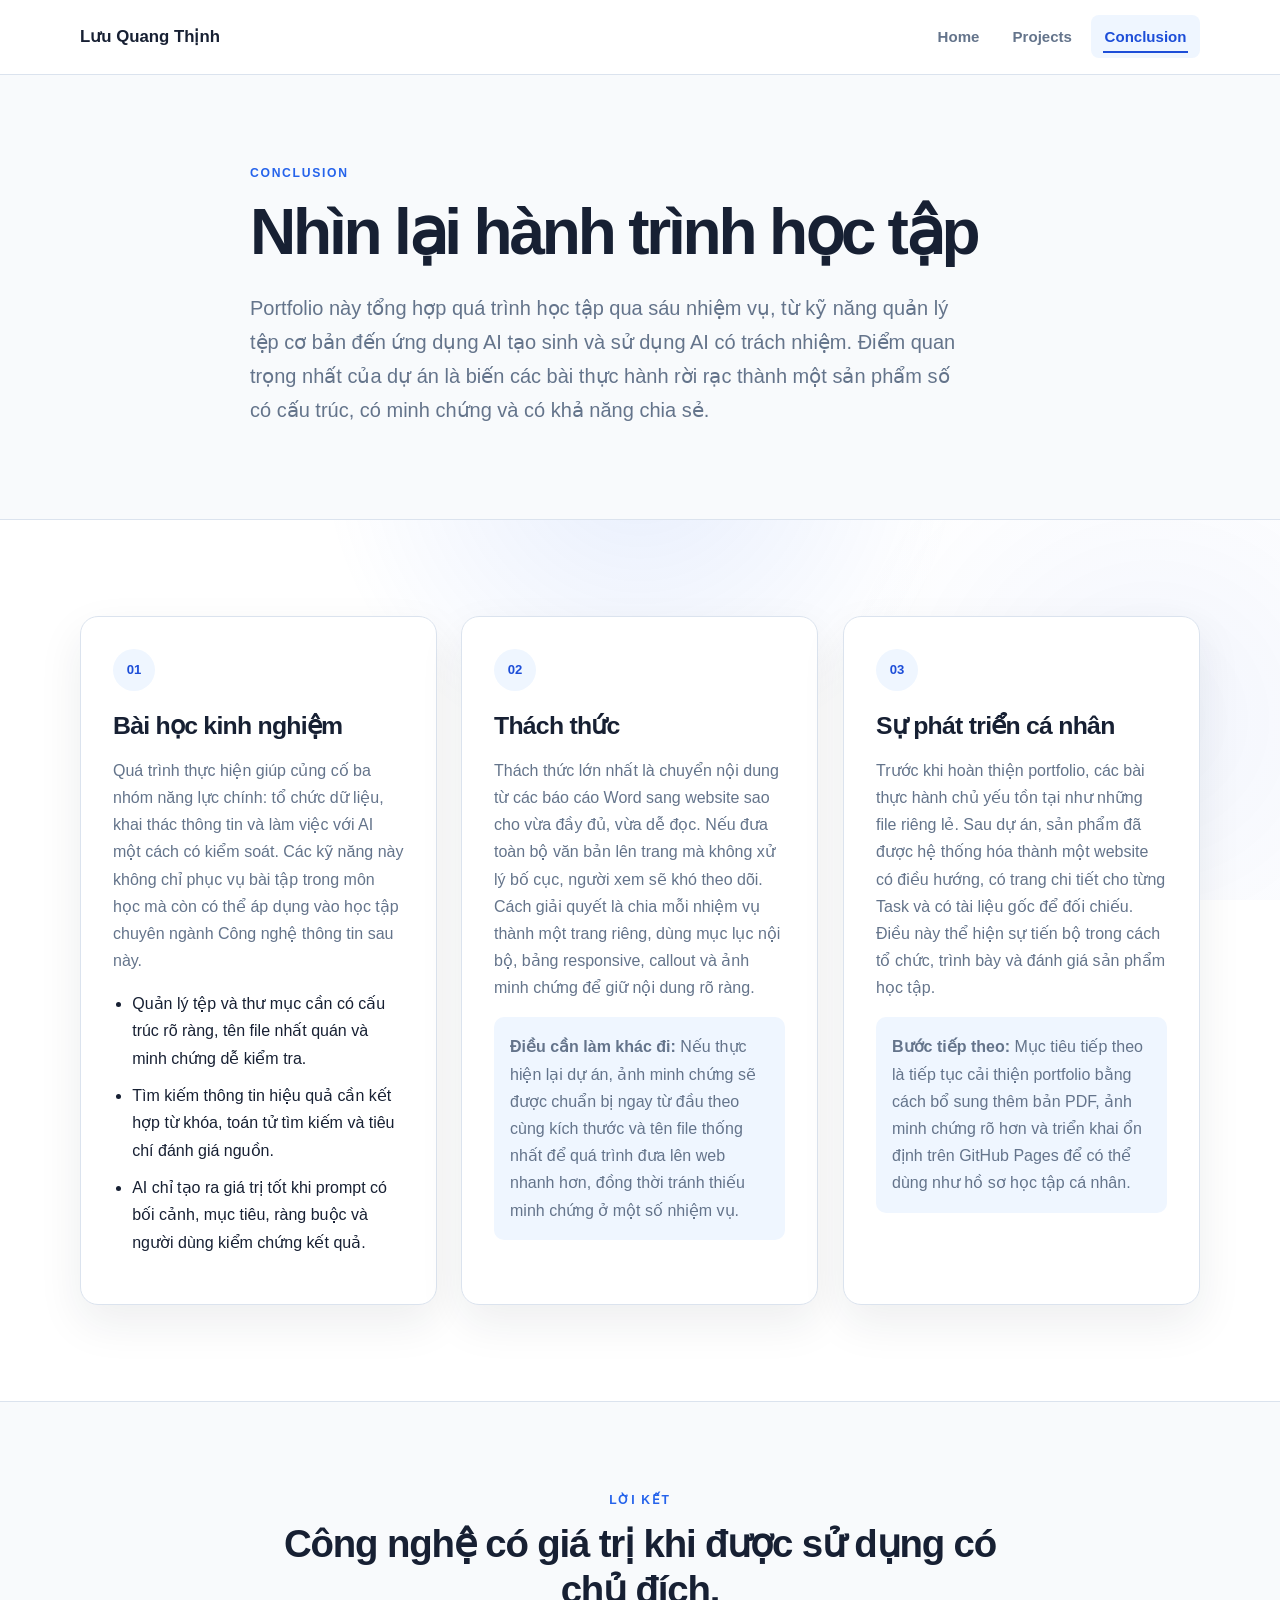
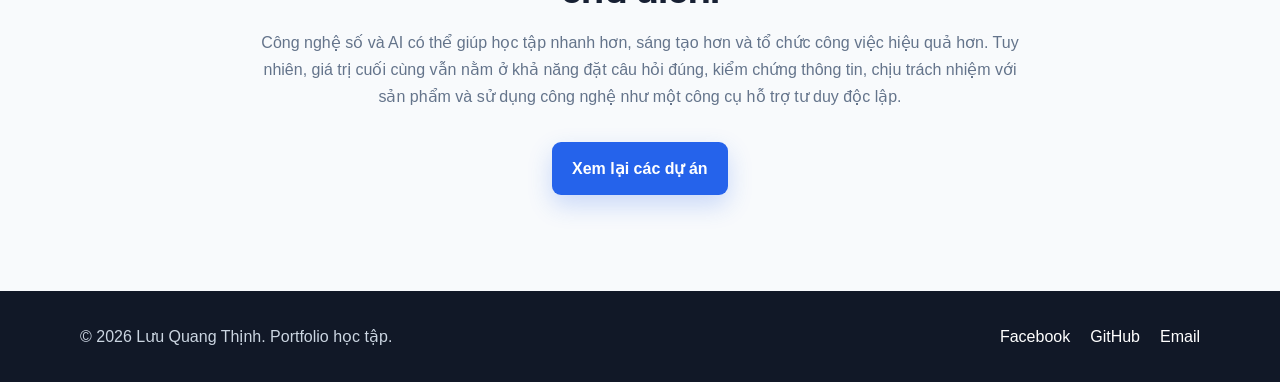
==== commit d775561f: "Effect" ====
--- a/conclusion.html
+++ b/conclusion.html
@@ -5,7 +5,9 @@
     <meta name="viewport" content="width=device-width, initial-scale=1.0">
     <meta name="description" content="Tổng kết hành trình học tập về công nghệ số và trí tuệ nhân tạo.">
     <title>Tổng kết | Portfolio cá nhân</title>
-    <link rel="stylesheet" href="style.css?v=20260607">
+    <link rel="stylesheet" href="style.css?v=20260608">
+    <link rel="stylesheet" href="effects.css?v=20260608h">
+    <script src="effects.js?v=20260608h" defer></script>
 </head>
 <body>
     <a class="skip-link" href="#main-content">Đi đến nội dung chính</a>
--- a/effects.css
+++ b/effects.css
@@ -0,0 +1,705 @@
+/* Optional interaction layer.
+   Initial rendering is kept visually identical for screenshots/PDF. */
+:root {
+    --fx-ease: cubic-bezier(0.2, 0.8, 0.2, 1);
+    --fx-spring: cubic-bezier(0.18, 1.55, 0.32, 1);
+    --fx-x: 50vw;
+    --fx-y: 50vh;
+}
+
+body::before {
+    position: fixed;
+    z-index: 9999;
+    top: 0;
+    left: 0;
+    width: var(--scroll-progress, 0%);
+    height: 3px;
+    pointer-events: none;
+    content: "";
+    background: linear-gradient(90deg, var(--accent), #60a5fa);
+    transition: width 120ms linear;
+}
+
+body::after {
+    position: fixed;
+    z-index: -1;
+    inset: 0;
+    pointer-events: none;
+    content: "";
+    opacity: 0;
+    background:
+        radial-gradient(circle at var(--fx-x) var(--fx-y), rgba(37, 99, 235, 0.11), transparent 20rem),
+        radial-gradient(circle at 10% 20%, rgba(96, 165, 250, 0.08), transparent 18rem),
+        radial-gradient(circle at 90% 80%, rgba(29, 78, 216, 0.06), transparent 20rem);
+    transition: opacity 400ms var(--fx-ease);
+}
+
+.fx-ready::after {
+    opacity: 1;
+}
+
+.fx-page-enter main {
+    animation: page-arrive 760ms var(--fx-ease) both;
+}
+
+@keyframes page-arrive {
+    from {
+        opacity: 0;
+        filter: blur(8px) saturate(1.35);
+        transform: translateY(22px) scale(0.975);
+    }
+
+    to {
+        opacity: 1;
+        filter: blur(0);
+        transform: translateY(0);
+    }
+}
+
+.fx-navigating main,
+.fx-navigating .site-header,
+.fx-navigating .site-footer {
+    pointer-events: none;
+    animation: page-depart 900ms var(--fx-ease) both;
+}
+
+@keyframes page-depart {
+    0% {
+        opacity: 1;
+        filter: blur(0);
+        transform: scale(1);
+    }
+
+    45% {
+        opacity: 0.72;
+        filter: blur(4px) saturate(1.25);
+        transform: scale(0.985);
+    }
+
+    100% {
+        opacity: 0;
+        filter: blur(12px) saturate(1.6);
+        transform: scale(0.955) translateY(-12px);
+    }
+}
+
+.cursor-orb {
+    position: fixed;
+    z-index: 9998;
+    top: 0;
+    left: 0;
+    width: 18px;
+    height: 18px;
+    pointer-events: none;
+    border: 2px solid rgba(37, 99, 235, 0.6);
+    border-radius: 50%;
+    opacity: 0;
+    transform: translate3d(-50%, -50%, 0);
+    transition:
+        width 180ms var(--fx-ease),
+        height 180ms var(--fx-ease),
+        opacity 180ms var(--fx-ease),
+        border-color 180ms var(--fx-ease);
+}
+
+.cursor-orb.active {
+    opacity: 1;
+}
+
+.cursor-orb.hover {
+    width: 42px;
+    height: 42px;
+    border-color: rgba(37, 99, 235, 0.25);
+    background: rgba(37, 99, 235, 0.07);
+}
+
+.fx-ready .card,
+.fx-ready .task-card,
+.fx-ready .reflection-card,
+.fx-ready .report-section,
+.fx-ready .profile-card {
+    position: relative;
+    overflow: hidden;
+    transition: transform 220ms var(--fx-ease), box-shadow 220ms var(--fx-ease), border-color 220ms var(--fx-ease);
+    transform-style: preserve-3d;
+    will-change: transform;
+}
+
+.fx-ready .card::before,
+.fx-ready .task-card::before,
+.fx-ready .reflection-card::before,
+.fx-ready .report-section::before,
+.fx-ready .profile-card::before {
+    position: absolute;
+    inset: 0;
+    pointer-events: none;
+    content: "";
+    opacity: 0;
+    background:
+        radial-gradient(circle at var(--local-x, 50%) var(--local-y, 50%), rgba(37, 99, 235, 0.12), transparent 14rem),
+        linear-gradient(120deg, transparent 20%, rgba(255, 255, 255, 0.35), transparent 38%);
+    transform: translateX(-18%);
+    transition: opacity 220ms var(--fx-ease), transform 420ms var(--fx-ease);
+}
+
+.fx-ready .card:hover,
+.fx-ready .task-card:hover,
+.fx-ready .reflection-card:hover,
+.fx-ready .report-section:hover,
+.fx-ready .profile-card:hover {
+    border-color: rgba(37, 99, 235, 0.35);
+    box-shadow: 0 22px 55px rgba(23, 32, 51, 0.12);
+    transform: translateY(-4px) rotateX(var(--tilt-x, 0deg)) rotateY(var(--tilt-y, 0deg));
+}
+
+.fx-ready .card:hover::before,
+.fx-ready .task-card:hover::before,
+.fx-ready .reflection-card:hover::before,
+.fx-ready .report-section:hover::before,
+.fx-ready .profile-card:hover::before {
+    opacity: 1;
+    transform: translateX(0);
+}
+
+.fx-ready .button,
+.fx-ready .nav-list a,
+.fx-ready .task-nav a,
+.fx-ready .task-pagination a,
+.fx-ready .social-links a {
+    transition: color 180ms var(--fx-ease), background-color 180ms var(--fx-ease), border-color 180ms var(--fx-ease), box-shadow 180ms var(--fx-ease), transform 180ms var(--fx-ease);
+}
+
+.fx-ready .button:hover {
+    box-shadow: 0 14px 32px rgba(37, 99, 235, 0.28);
+}
+
+.fx-ready .button,
+.fx-ready .nav-list a {
+    will-change: transform;
+}
+
+.button,
+.nav-list a,
+.task-pagination a {
+    position: relative;
+    overflow: hidden;
+}
+
+.ripple {
+    position: absolute;
+    width: 16px;
+    height: 16px;
+    pointer-events: none;
+    background: rgba(255, 255, 255, 0.45);
+    border-radius: 50%;
+    transform: translate(-50%, -50%) scale(0);
+    animation: ripple-pop 620ms var(--fx-ease);
+}
+
+@keyframes ripple-pop {
+    to {
+        opacity: 0;
+        transform: translate(-50%, -50%) scale(18);
+    }
+}
+
+.nav-list a::after {
+    position: absolute;
+    right: 0.75rem;
+    bottom: 0.35rem;
+    left: 0.75rem;
+    height: 2px;
+    content: "";
+    background: currentColor;
+    transform: scaleX(0);
+    transform-origin: left;
+    transition: transform 200ms var(--fx-ease);
+}
+
+.nav-list a:hover::after,
+.nav-list a.active::after {
+    transform: scaleX(1);
+}
+
+.fx-ready img {
+    transition: filter 220ms var(--fx-ease), transform 220ms var(--fx-ease);
+}
+
+.fx-ready figure:hover img {
+    filter: saturate(1.06) contrast(1.02);
+    transform: scale(1.01);
+}
+
+.fx-reveal {
+    opacity: 0;
+    transform: translateY(16px);
+    transition: opacity 520ms var(--fx-ease), transform 520ms var(--fx-ease);
+}
+
+.fx-reveal.fx-visible {
+    opacity: 1;
+    transform: translateY(0);
+}
+
+.fx-pop {
+    animation: fx-pop 520ms var(--fx-ease);
+}
+
+@keyframes fx-pop {
+    0% {
+        transform: scale(0.98);
+    }
+
+    55% {
+        transform: scale(1.012);
+    }
+
+    100% {
+        transform: scale(1);
+    }
+}
+
+.fx-current {
+    outline: 2px solid rgba(37, 99, 235, 0.18);
+    outline-offset: 5px;
+    box-shadow: 0 0 0 8px rgba(37, 99, 235, 0.035), var(--shadow);
+}
+
+.back-to-top {
+    position: fixed;
+    z-index: 120;
+    right: 1.25rem;
+    bottom: 1.25rem;
+    display: grid;
+    width: 44px;
+    height: 44px;
+    place-items: center;
+    color: #ffffff;
+    background: var(--accent);
+    border: 0;
+    border-radius: 999px;
+    box-shadow: 0 16px 35px rgba(37, 99, 235, 0.25);
+    cursor: pointer;
+    opacity: 0;
+    pointer-events: none;
+    transform: translateY(8px);
+    transition: opacity 180ms var(--fx-ease), transform 180ms var(--fx-ease), background-color 180ms var(--fx-ease);
+}
+
+.back-to-top:hover {
+    background: var(--accent-dark);
+    transform: translateY(4px);
+}
+
+.back-to-top.show {
+    opacity: 1;
+    pointer-events: auto;
+    transform: translateY(0);
+}
+
+/* Premium route transition and button motion. */
+.route-curtain {
+    position: fixed;
+    z-index: 10020;
+    inset: 0;
+    display: grid;
+    pointer-events: none;
+    place-items: center;
+    color: #ffffff;
+    background:
+        radial-gradient(circle at var(--fx-x, 50vw) var(--fx-y, 50vh), rgba(255, 255, 255, 0.28), transparent 15rem),
+        radial-gradient(circle at 20% 80%, rgba(96, 165, 250, 0.48), transparent 22rem),
+        radial-gradient(circle at 85% 15%, rgba(147, 197, 253, 0.35), transparent 20rem),
+        linear-gradient(135deg, #020617 0%, #1d4ed8 45%, #60a5fa 100%);
+    clip-path: circle(0% at var(--fx-x, 50vw) var(--fx-y, 50vh));
+    opacity: 0;
+    transform: translateZ(0);
+}
+
+.route-curtain::before {
+    width: min(76vw, 520px);
+    height: min(76vw, 520px);
+    content: "";
+    border: 1px solid rgba(255, 255, 255, 0.28);
+    border-radius: 50%;
+    background:
+        radial-gradient(circle, rgba(255, 255, 255, 0.2), transparent 52%),
+        conic-gradient(from 0deg, transparent, rgba(255, 255, 255, 0.55), transparent 28%, rgba(255, 255, 255, 0.25), transparent 58%);
+    box-shadow:
+        0 0 80px rgba(147, 197, 253, 0.42),
+        inset 0 0 60px rgba(255, 255, 255, 0.14);
+    animation: portal-spin 900ms linear infinite, portal-pulse 1100ms var(--fx-ease) infinite alternate;
+}
+
+.route-curtain::after {
+    position: absolute;
+    content: "Đang mở trang";
+    font-size: 0.78rem;
+    font-weight: 850;
+    letter-spacing: 0.16em;
+    text-transform: uppercase;
+}
+
+.route-curtain.enter {
+    animation: route-enter 850ms var(--fx-ease) both;
+}
+
+.route-curtain.leave {
+    animation: route-leave 1050ms var(--fx-ease) both;
+}
+
+@keyframes route-enter {
+    from {
+        opacity: 1;
+        clip-path: circle(150% at var(--fx-x, 50vw) var(--fx-y, 50vh));
+    }
+
+    to {
+        opacity: 0;
+        clip-path: circle(0% at var(--fx-x, 50vw) var(--fx-y, 50vh));
+        filter: blur(6px);
+    }
+}
+
+@keyframes route-leave {
+    from {
+        opacity: 0;
+        clip-path: circle(0% at var(--fx-x, 50vw) var(--fx-y, 50vh));
+    }
+
+    35% {
+        opacity: 1;
+    }
+
+    62% {
+        clip-path: circle(74% at var(--fx-x, 50vw) var(--fx-y, 50vh));
+    }
+
+    to {
+        opacity: 1;
+        clip-path: circle(150% at var(--fx-x, 50vw) var(--fx-y, 50vh));
+    }
+}
+
+@keyframes portal-spin {
+    to {
+        transform: rotate(1turn);
+    }
+}
+
+@keyframes portal-pulse {
+    from {
+        transform: scale(0.92);
+    }
+
+    to {
+        transform: scale(1.08);
+    }
+}
+
+.fx-ready .button,
+.fx-ready .nav-list a,
+.fx-ready .task-nav a,
+.fx-ready .task-pagination a {
+    --mag-x: 0px;
+    --mag-y: 0px;
+    --press-scale: 1;
+    transform: translate3d(var(--mag-x), var(--mag-y), 0) scale(var(--press-scale));
+    transform-origin: center;
+    will-change: transform;
+}
+
+.fx-ready .button:hover,
+.fx-ready .task-pagination a:hover {
+    --press-scale: 1.045;
+}
+
+.fx-ready .button.fx-pressed,
+.fx-ready .nav-list a.fx-pressed,
+.fx-ready .task-pagination a.fx-pressed {
+    animation: premium-button-bounce 620ms var(--fx-spring);
+}
+
+@keyframes premium-button-bounce {
+    0% {
+        transform: translate3d(var(--mag-x), var(--mag-y), 0) scale(1);
+    }
+
+    28% {
+        transform: translate3d(var(--mag-x), calc(var(--mag-y) - 8px), 0) scale(1.11, 0.93);
+    }
+
+    52% {
+        transform: translate3d(var(--mag-x), calc(var(--mag-y) + 2px), 0) scale(0.98, 1.04);
+    }
+
+    76% {
+        transform: translate3d(var(--mag-x), calc(var(--mag-y) - 2px), 0) scale(1.025, 0.99);
+    }
+
+    100% {
+        transform: translate3d(var(--mag-x), var(--mag-y), 0) scale(var(--press-scale));
+    }
+}
+
+.button::before,
+.task-pagination a::before {
+    position: absolute;
+    inset: -40% -80%;
+    pointer-events: none;
+    content: "";
+    background: linear-gradient(115deg, transparent 35%, rgba(255, 255, 255, 0.45), transparent 60%);
+    transform: translateX(-72%) rotate(8deg);
+    transition: transform 640ms var(--fx-ease);
+}
+
+.button:hover::before,
+.task-pagination a:hover::before {
+    transform: translateX(72%) rotate(8deg);
+}
+
+.fx-particles {
+    position: fixed;
+    z-index: -1;
+    inset: 0;
+    overflow: hidden;
+    pointer-events: none;
+}
+
+.fx-particle {
+    position: absolute;
+    width: var(--size);
+    height: var(--size);
+    background: linear-gradient(135deg, rgba(37, 99, 235, 0.22), rgba(96, 165, 250, 0.1));
+    border-radius: 999px;
+    filter: blur(0.2px);
+    opacity: 0;
+    animation: particle-float var(--duration) linear infinite;
+    animation-delay: var(--delay);
+}
+
+.fx-ready .hero,
+.fx-ready .page-banner,
+.fx-ready .report-hero {
+    background-size: 130% 130%;
+    animation: aurora-shift 12s ease-in-out infinite alternate;
+}
+
+@keyframes aurora-shift {
+    from {
+        background-position: 0% 0%;
+    }
+
+    to {
+        background-position: 100% 35%;
+    }
+}
+
+@keyframes particle-float {
+    0% {
+        opacity: 0;
+        transform: translate3d(var(--x), 105vh, 0) scale(0.8);
+    }
+
+    10%,
+    80% {
+        opacity: 1;
+    }
+
+    100% {
+        opacity: 0;
+        transform: translate3d(calc(var(--x) + var(--drift)), -10vh, 0) scale(1.15);
+    }
+}
+
+.lightbox {
+    position: fixed;
+    z-index: 10001;
+    inset: 0;
+    display: grid;
+    padding: 2rem;
+    place-items: center;
+    background: rgba(15, 23, 42, 0.86);
+    opacity: 0;
+    pointer-events: none;
+    backdrop-filter: blur(10px);
+    transition: opacity 220ms var(--fx-ease);
+}
+
+.lightbox.show {
+    opacity: 1;
+    pointer-events: auto;
+}
+
+.lightbox img {
+    width: auto;
+    max-width: min(1100px, 94vw);
+    max-height: 86vh;
+    border-radius: 16px;
+    box-shadow: 0 30px 80px rgba(0, 0, 0, 0.35);
+    transform: scale(0.96);
+    transition: transform 220ms var(--fx-ease);
+}
+
+.lightbox.show img {
+    transform: scale(1);
+}
+
+.lightbox button {
+    position: absolute;
+    top: 1rem;
+    right: 1rem;
+    width: 42px;
+    height: 42px;
+    color: #ffffff;
+    background: rgba(255, 255, 255, 0.12);
+    border: 1px solid rgba(255, 255, 255, 0.28);
+    border-radius: 999px;
+    cursor: pointer;
+    font-size: 1.3rem;
+}
+
+@media (prefers-reduced-motion: reduce) {
+    body::before,
+    body::after,
+    .fx-reveal,
+    .back-to-top,
+    .cursor-orb,
+    .fx-particle,
+    .lightbox,
+    .lightbox img {
+        transition: none !important;
+        animation: none !important;
+    }
+
+    .fx-reveal {
+        opacity: 1;
+        transform: none;
+    }
+}
+
+@media print {
+    body::before,
+    body::after,
+    .back-to-top,
+    .route-curtain,
+    .cursor-orb,
+    .fx-particles,
+    .lightbox {
+        display: none !important;
+    }
+
+    .fx-reveal {
+        opacity: 1 !important;
+        transform: none !important;
+    }
+}
+
+/* Square sweep page transition override. */
+.route-curtain {
+    overflow: hidden;
+    background: transparent !important;
+    clip-path: none !important;
+}
+
+.route-curtain::before,
+.route-curtain::after {
+    display: none !important;
+}
+
+.route-curtain.enter,
+.route-curtain.leave {
+    opacity: 1;
+    animation: none;
+}
+
+.route-tile {
+    position: absolute;
+    top: var(--tile-top);
+    left: -38vmax;
+    width: var(--tile-size);
+    height: var(--tile-size);
+    background:
+        linear-gradient(135deg, rgba(255, 255, 255, 0.16), transparent 34%),
+        linear-gradient(135deg, #0f172a 0%, #1d4ed8 50%, #60a5fa 100%);
+    border: 1px solid rgba(255, 255, 255, 0.16);
+    border-radius: 18%;
+    box-shadow:
+        0 26px 70px rgba(37, 99, 235, 0.32),
+        inset 0 0 34px rgba(255, 255, 255, 0.13);
+    opacity: 0;
+    transform: translate3d(-12vw, 0, 0) rotate(-10deg) scale(0.88);
+}
+
+.route-curtain.leave .route-tile {
+    animation: square-sweep-leave 980ms var(--fx-ease) both;
+    animation-delay: var(--tile-delay);
+}
+
+.route-curtain.enter .route-tile {
+    animation: square-sweep-enter 880ms var(--fx-ease) both;
+    animation-delay: var(--tile-delay);
+}
+
+.route-curtain.leave .route-tile:nth-child(2n),
+.route-curtain.enter .route-tile:nth-child(2n) {
+    background:
+        linear-gradient(135deg, rgba(255, 255, 255, 0.18), transparent 38%),
+        linear-gradient(135deg, #1e3a8a 0%, #2563eb 52%, #93c5fd 100%);
+}
+
+.route-curtain.leave .route-tile:nth-child(3n),
+.route-curtain.enter .route-tile:nth-child(3n) {
+    border-radius: 24%;
+    filter: saturate(1.15);
+}
+
+@keyframes square-sweep-leave {
+    0% {
+        opacity: 0;
+        transform: translate3d(-18vw, 0, 0) rotate(-12deg) scale(0.85);
+    }
+
+    18% {
+        opacity: 1;
+    }
+
+    58% {
+        opacity: 1;
+        transform: translate3d(50vw, 0, 0) rotate(6deg) scale(1.12);
+    }
+
+    100% {
+        opacity: 1;
+        transform: translate3d(136vw, 0, 0) rotate(16deg) scale(1);
+    }
+}
+
+@keyframes square-sweep-enter {
+    0% {
+        opacity: 1;
+        transform: translate3d(46vw, 0, 0) rotate(6deg) scale(1.08);
+    }
+
+    30% {
+        opacity: 1;
+    }
+
+    100% {
+        opacity: 0;
+        transform: translate3d(142vw, 0, 0) rotate(18deg) scale(0.92);
+    }
+}
+
+@media (max-width: 700px) {
+    .route-tile {
+        width: calc(var(--tile-size) * 1.25);
+        height: calc(var(--tile-size) * 1.25);
+    }
+}
+
+@media (prefers-reduced-motion: reduce) {
+    .route-tile {
+        animation-duration: 520ms !important;
+    }
+}
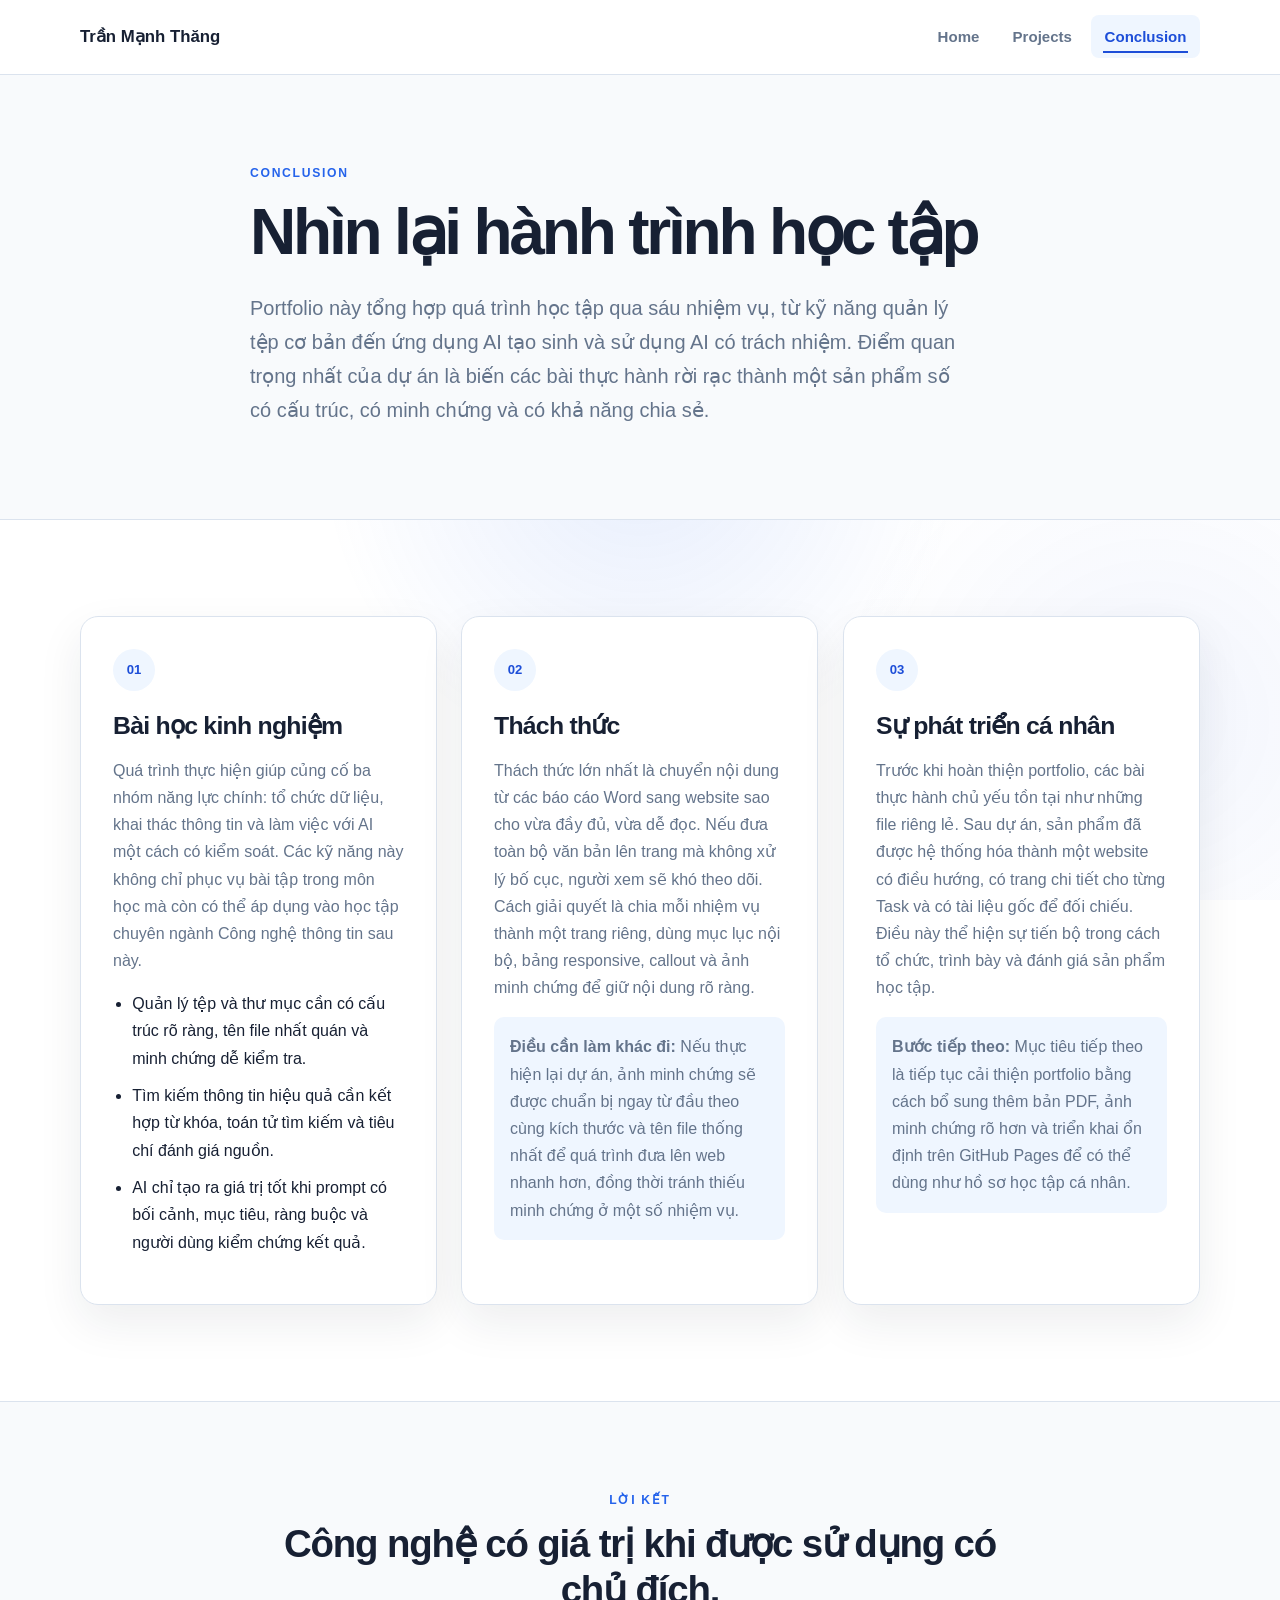
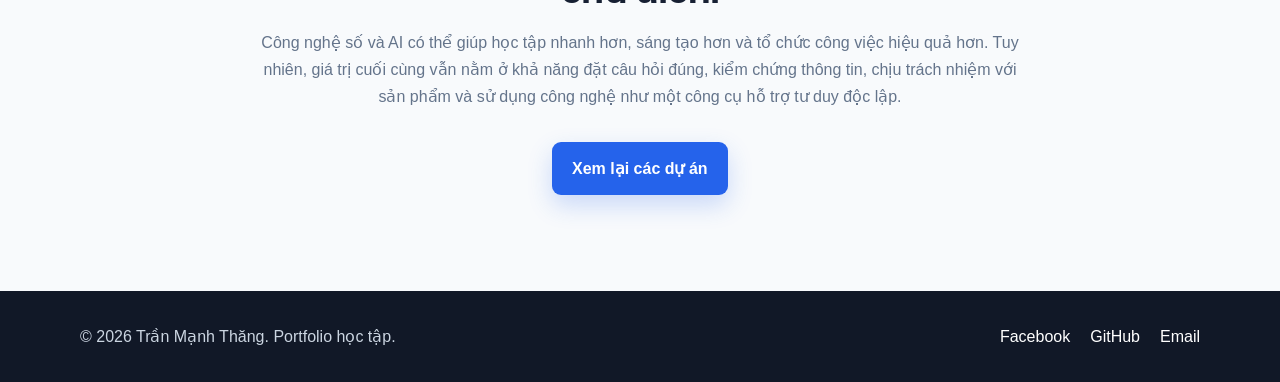
==== commit 5de0eb8d: "ok" ====
--- a/conclusion.html
+++ b/conclusion.html
@@ -14,7 +14,7 @@
 
     <header class="site-header">
         <div class="container nav-wrapper">
-            <a class="brand" href="index.html">Lưu Quang Thịnh</a>
+            <a class="brand" href="index.html">Trần Mạnh Thăng</a>
             <nav aria-label="Điều hướng chính">
                 <ul class="nav-list">
                     <li><a href="index.html">Home</a></li>
@@ -113,7 +113,7 @@
 
     <footer class="site-footer">
         <div class="container footer-wrapper">
-            <p>&copy; 2026 Lưu Quang Thịnh. Portfolio học tập.</p>
+            <p>&copy; 2026 Trần Mạnh Thăng. Portfolio học tập.</p>
             <ul class="social-links" aria-label="Hồ sơ mạng xã hội">
                 <li><a href="https://www.facebook.com/thinh.luuquang.33" target="_blank" rel="noopener noreferrer">Facebook</a></li>
                 <li><a href="https://github.com/shibaizabest" target="_blank" rel="noopener noreferrer">GitHub</a></li>
@@ -122,4 +122,4 @@
         </div>
     </footer>
 </body>
-</html>
+</html>
